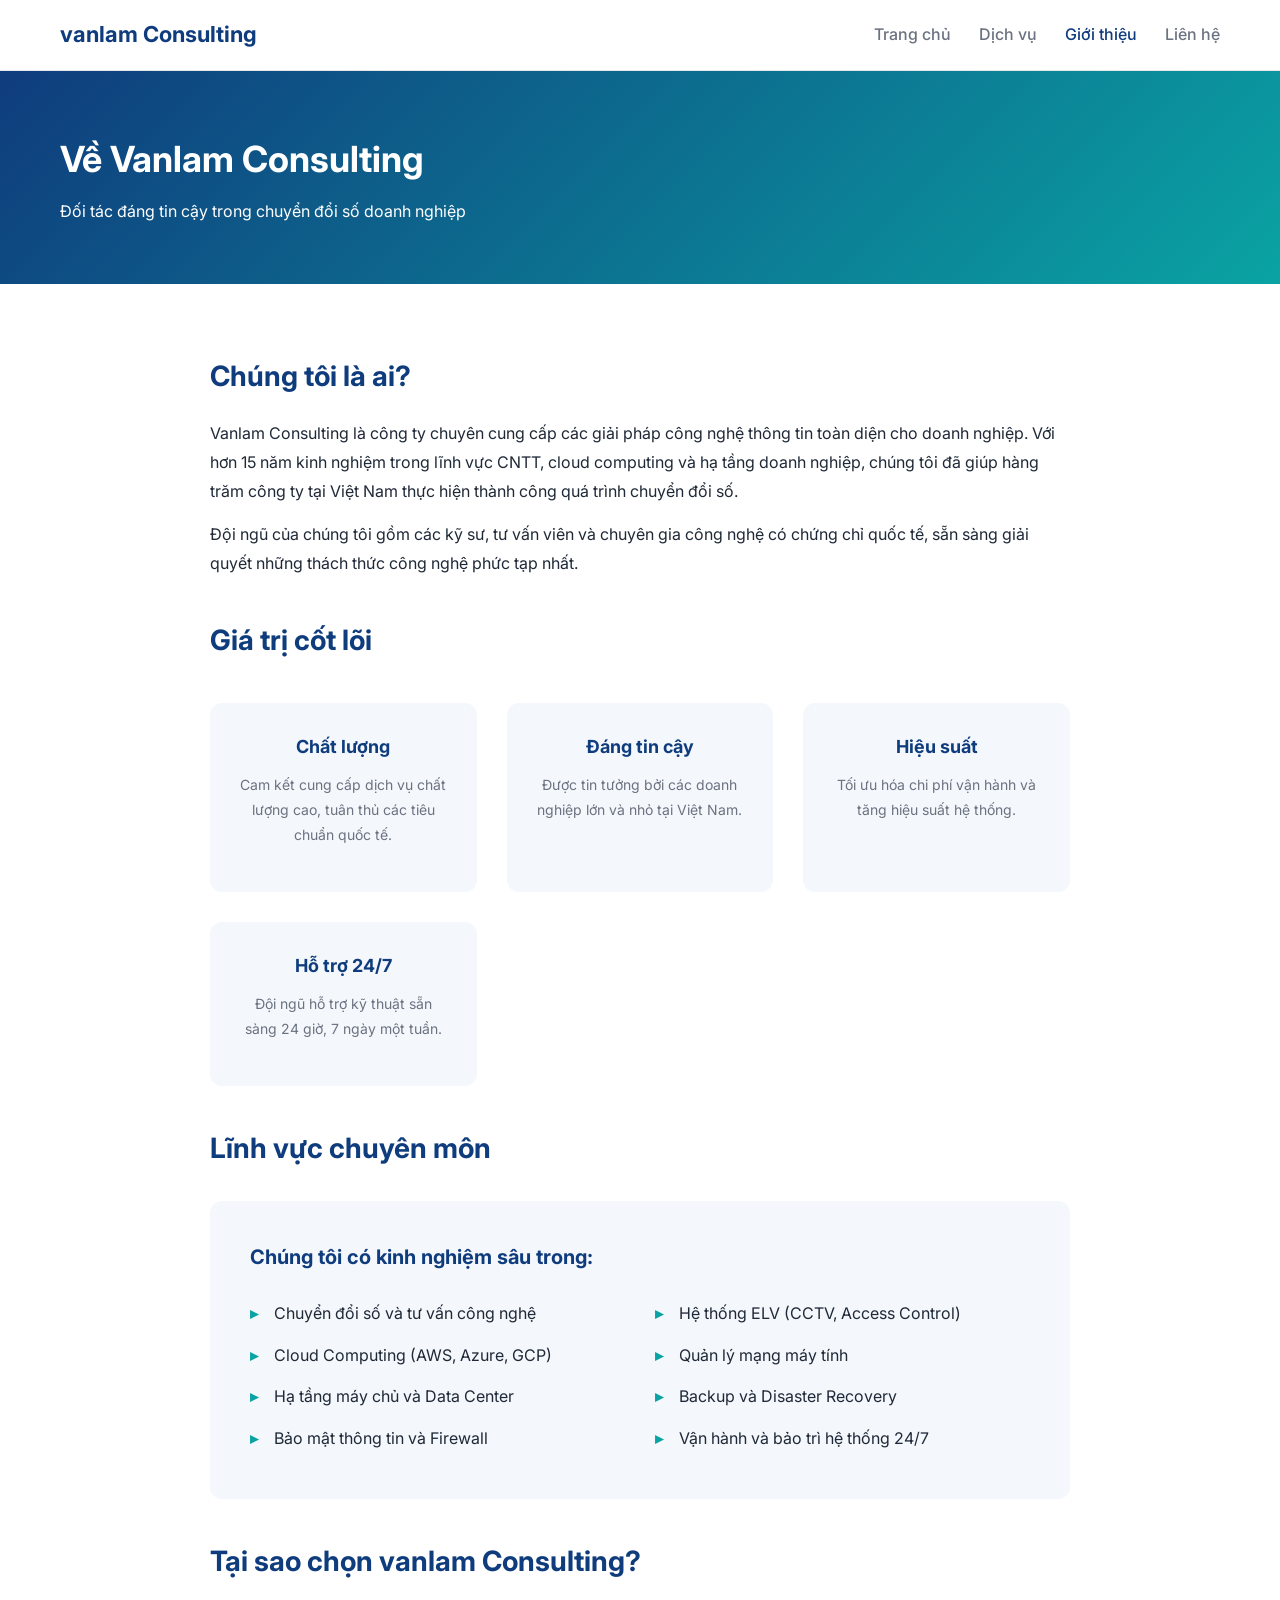
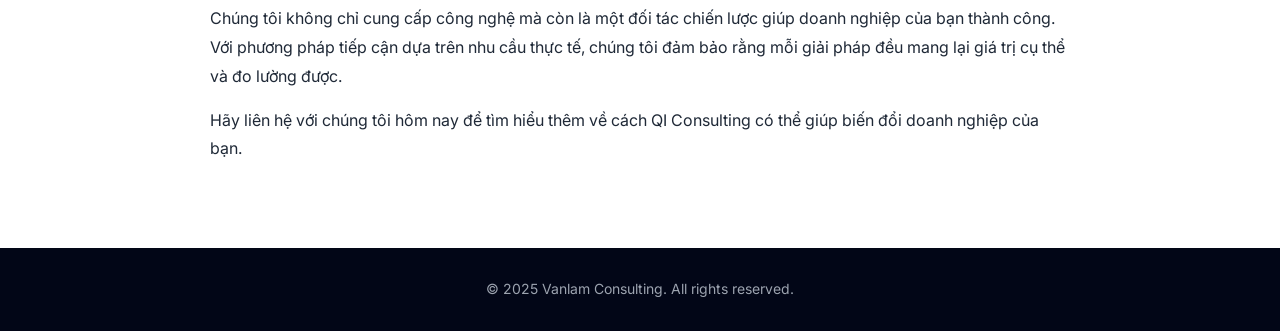
==== about.html @ fe0bc90a "Rebrand to vanlam Consulting & UI cleanup Rename brand references and tidy up UI across site: update" ====
<!DOCTYPE html>
<html lang="vi">
<head>
  <meta charset="UTF-8" />
  <meta name="viewport" content="width=device-width, initial-scale=1.0" />
  <title>Giới thiệu | Vanlam technologies</title>
  <meta name="description" content="Tìm hiểu về QI Consulting - đội ngũ chuyên gia công nghệ giàu kinh nghiệm trong lĩnh vực CNTT, cloud và hạ tầng doanh nghiệp." />
  <link rel="preconnect" href="https://fonts.googleapis.com">
  <link rel="preconnect" href="https://fonts.gstatic.com" crossorigin>
  <link href="https://fonts.googleapis.com/css2?family=Inter:wght@300;400;500;600;700&display=swap" rel="stylesheet">
  <style>
    :root {
      --primary: #0f3c7d;
      --secondary: #0aa3a3;
      --text: #1f2937;
      --muted: #6b7280;
      --bg: #ffffff;
      --light: #f4f7fb;
    }

    * { box-sizing: border-box; margin: 0; padding: 0; }
    body {
      font-family: 'Inter', sans-serif;
      color: var(--text);
      background: var(--bg);
      line-height: 1.6;
    }
    a { text-decoration: none; color: inherit; }

    /* Header */
    header {
      background: #fff;
      border-bottom: 1px solid #e5e7eb;
      position: sticky;
      top: 0;
      z-index: 100;
    }
    .container {
      max-width: 1200px;
      margin: auto;
      padding: 0 20px;
    }
    .nav {
      display: flex;
      align-items: center;
      justify-content: space-between;
      height: 70px;
    }
    .logo {
      font-size: 22px;
      font-weight: 700;
      color: var(--primary);
    }
    .menu a {
      margin-left: 24px;
      font-weight: 500;
      color: var(--muted);
    }
    .menu a:hover { color: var(--primary); }
    .menu a.active { color: var(--primary); }

    /* Page Header */
    .page-header {
      background: linear-gradient(135deg, var(--primary), var(--secondary));
      color: #fff;
      padding: 60px 0;
    }
    .page-header h1 {
      font-size: 36px;
      margin-bottom: 10px;
    }

    /* Section */
    section { padding: 70px 0; }

    /* About Content */
    .about-section {
      max-width: 900px;
      margin: 0 auto;
    }
    .about-section h2 {
      color: var(--primary);
      font-size: 28px;
      margin-bottom: 20px;
      margin-top: 40px;
    }
    .about-section h2:first-child {
      margin-top: 0;
    }
    .about-section p {
      color: var(--text);
      margin-bottom: 15px;
      line-height: 1.8;
    }

    /* Values Grid */
    .values-grid {
      display: grid;
      grid-template-columns: repeat(auto-fit, minmax(200px, 1fr));
      gap: 30px;
      margin-top: 40px;
      margin-bottom: 40px;
    }
    .value-card {
      background: var(--light);
      padding: 30px;
      border-radius: 12px;
      text-align: center;
    }
    .value-card h3 {
      color: var(--primary);
      margin-bottom: 10px;
      font-size: 18px;
    }
    .value-card p {
      color: var(--muted);
      font-size: 14px;
    }

    /* Expertise List */
    .expertise-list {
      background: var(--light);
      padding: 40px;
      border-radius: 12px;
      margin-top: 30px;
    }
    .expertise-list h3 {
      color: var(--primary);
      margin-bottom: 20px;
      font-size: 20px;
    }
    .expertise-list ul {
      list-style: none;
      columns: 2;
      gap: 30px;
    }
    .expertise-list li {
      padding: 8px 0;
      padding-left: 24px;
      position: relative;
      color: var(--text);
    }
    .expertise-list li:before {
      content: "▸";
      position: absolute;
      left: 0;
      color: var(--secondary);
      font-weight: bold;
    }

    footer {
      background: #020617;
      color: #9ca3af;
      padding: 30px 0;
      text-align: center;
      font-size: 14px;
    }

    @media (max-width: 768px) {
      .page-header h1 { font-size: 28px; }
      .expertise-list ul { columns: 1; }
    }
  </style>
</head>
<body>

  <!-- Header -->
  <header>
    <div class="container nav">
      <div class="logo">vanlam Consulting</div>
      <nav class="menu">
        <a href="index.html">Trang chủ</a>
        <a href="services.html">Dịch vụ</a>
        <a href="about.html" class="active">Giới thiệu</a>
        <a href="contact.html">Liên hệ</a>
      </nav>
    </div>
  </header>

  <!-- Page Header -->
  <section class="page-header">
    <div class="container">
      <h1>Về Vanlam Consulting</h1>
      <p>Đối tác đáng tin cậy trong chuyển đổi số doanh nghiệp</p>
    </div>
  </section>

  <!-- About Content -->
  <section>
    <div class="container about-section">
      <h2>Chúng tôi là ai?</h2>
      <p>Vanlam Consulting là công ty chuyên cung cấp các giải pháp công nghệ thông tin toàn diện cho doanh nghiệp. Với hơn 15 năm kinh nghiệm trong lĩnh vực CNTT, cloud computing và hạ tầng doanh nghiệp, chúng tôi đã giúp hàng trăm công ty tại Việt Nam thực hiện thành công quá trình chuyển đổi số.</p>
      <p>Đội ngũ của chúng tôi gồm các kỹ sư, tư vấn viên và chuyên gia công nghệ có chứng chỉ quốc tế, sẵn sàng giải quyết những thách thức công nghệ phức tạp nhất.</p>

      <h2>Giá trị cốt lõi</h2>
      <div class="values-grid">
        <div class="value-card">
          <h3>Chất lượng</h3>
          <p>Cam kết cung cấp dịch vụ chất lượng cao, tuân thủ các tiêu chuẩn quốc tế.</p>
        </div>
        <div class="value-card">
          <h3>Đáng tin cậy</h3>
          <p>Được tin tưởng bởi các doanh nghiệp lớn và nhỏ tại Việt Nam.</p>
        </div>
        <div class="value-card">
          <h3>Hiệu suất</h3>
          <p>Tối ưu hóa chi phí vận hành và tăng hiệu suất hệ thống.</p>
        </div>
        <div class="value-card">
          <h3>Hỗ trợ 24/7</h3>
          <p>Đội ngũ hỗ trợ kỹ thuật sẵn sàng 24 giờ, 7 ngày một tuần.</p>
        </div>
      </div>

      <h2>Lĩnh vực chuyên môn</h2>
      <div class="expertise-list">
        <h3>Chúng tôi có kinh nghiệm sâu trong:</h3>
        <ul>
          <li>Chuyển đổi số và tư vấn công nghệ</li>
          <li>Cloud Computing (AWS, Azure, GCP)</li>
          <li>Hạ tầng máy chủ và Data Center</li>
          <li>Bảo mật thông tin và Firewall</li>
          <li>Hệ thống ELV (CCTV, Access Control)</li>
          <li>Quản lý mạng máy tính</li>
          <li>Backup và Disaster Recovery</li>
          <li>Vận hành và bảo trì hệ thống 24/7</li>
        </ul>
      </div>

      <h2>Tại sao chọn vanlam Consulting?</h2>
      <p>Chúng tôi không chỉ cung cấp công nghệ mà còn là một đối tác chiến lược giúp doanh nghiệp của bạn thành công. Với phương pháp tiếp cận dựa trên nhu cầu thực tế, chúng tôi đảm bảo rằng mỗi giải pháp đều mang lại giá trị cụ thể và đo lường được.</p>
      <p>Hãy liên hệ với chúng tôi hôm nay để tìm hiểu thêm về cách QI Consulting có thể giúp biến đổi doanh nghiệp của bạn.</p>
    </div>
  </section>

  <!-- Footer -->
  <footer>
    <div class="container">
      © 2025 Vanlam Consulting. All rights reserved.
    </div>
  </footer>

</body>
</html>
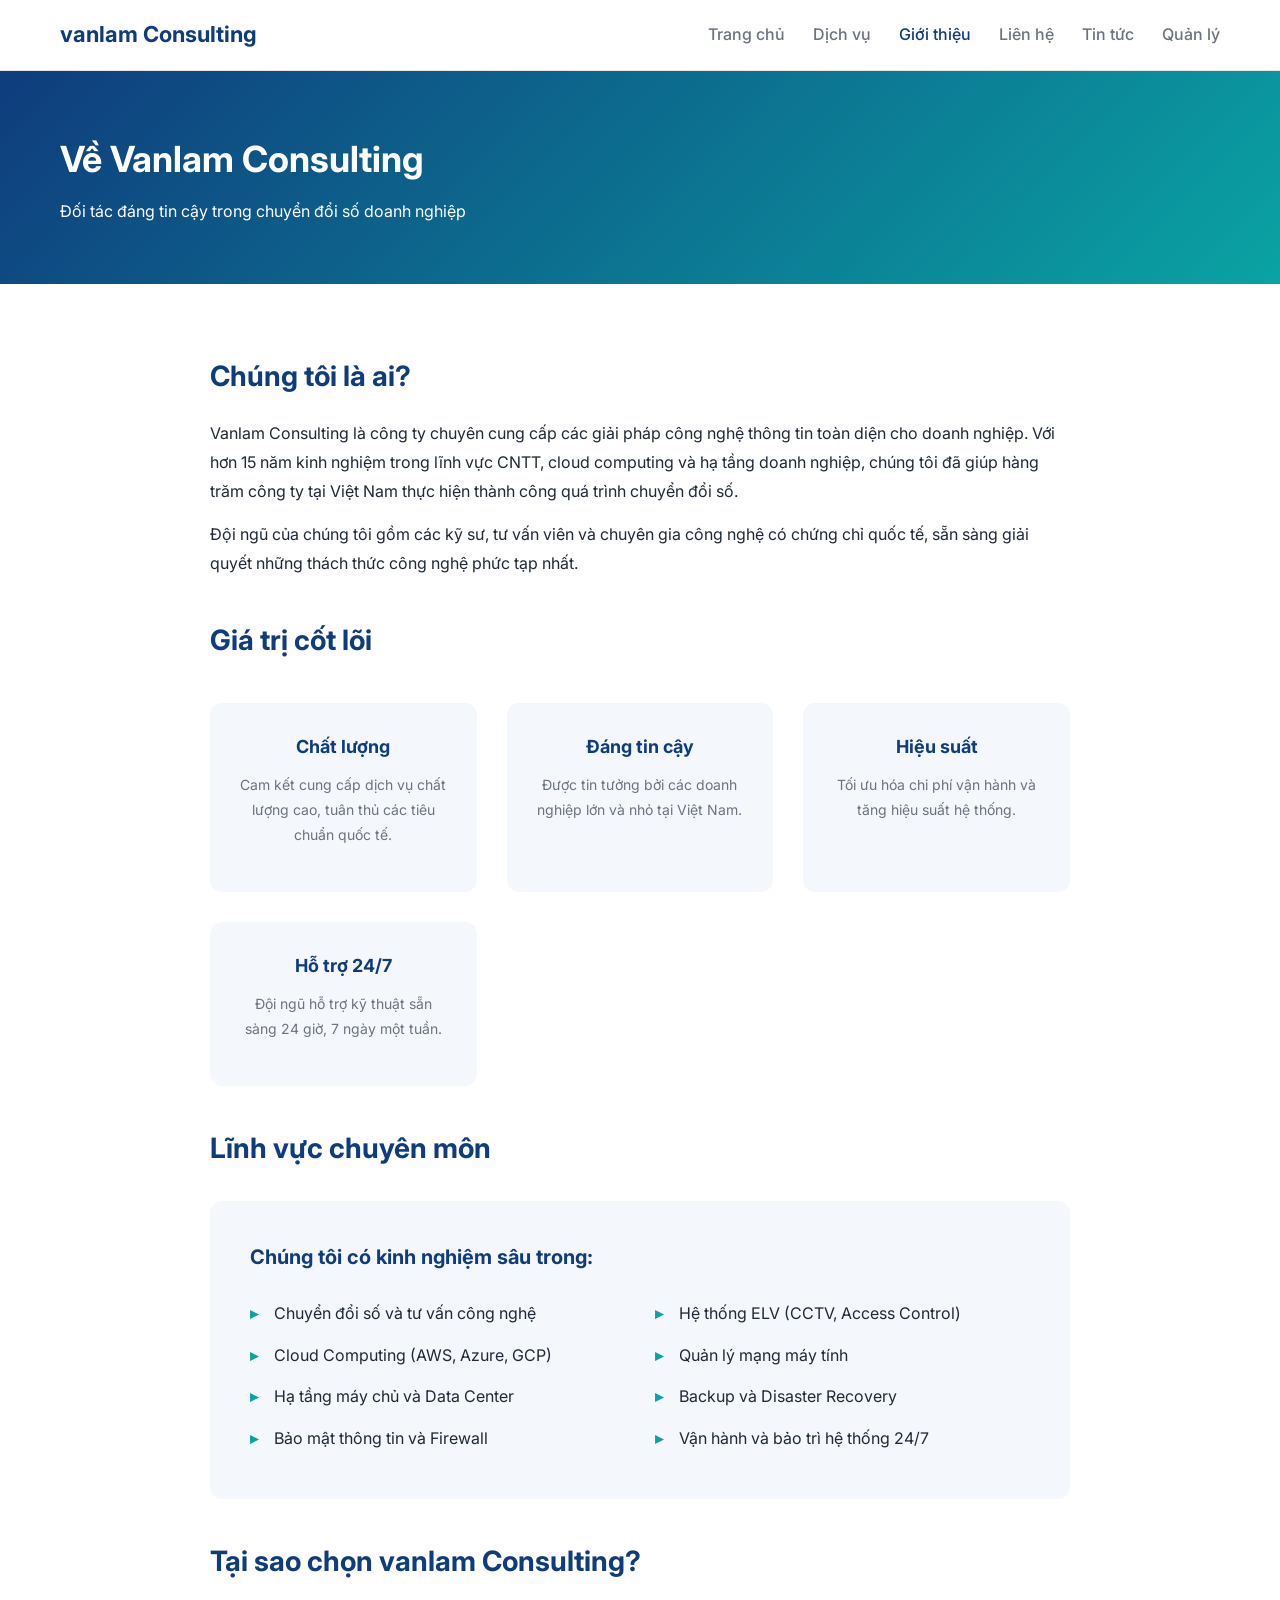
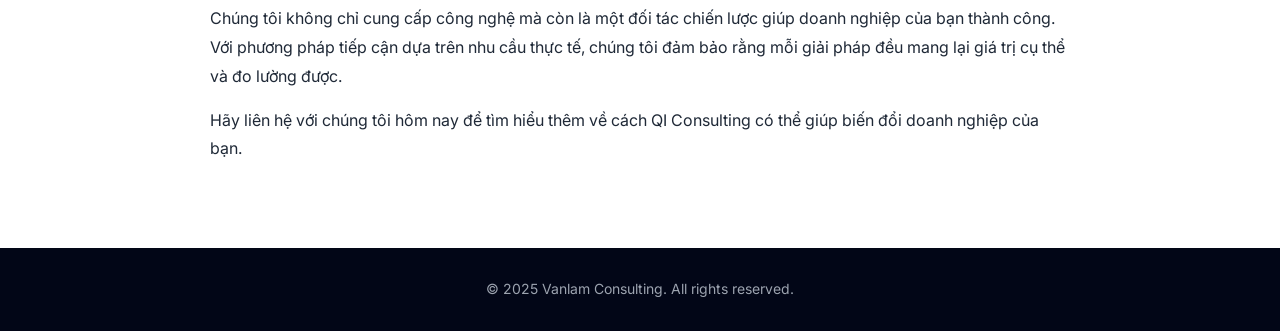
==== commit 32e93610: "Add news/posts links and JSON-LD SEO Add navigation links to news.html and posts.html across index, " ====
--- a/about.html
+++ b/about.html
@@ -173,6 +173,8 @@
         <a href="services.html">Dịch vụ</a>
         <a href="about.html" class="active">Giới thiệu</a>
         <a href="contact.html">Liên hệ</a>
+        <a href="news.html">Tin tức</a>
+        <a href="posts.html">Quản lý</a>
       </nav>
     </div>
   </header>
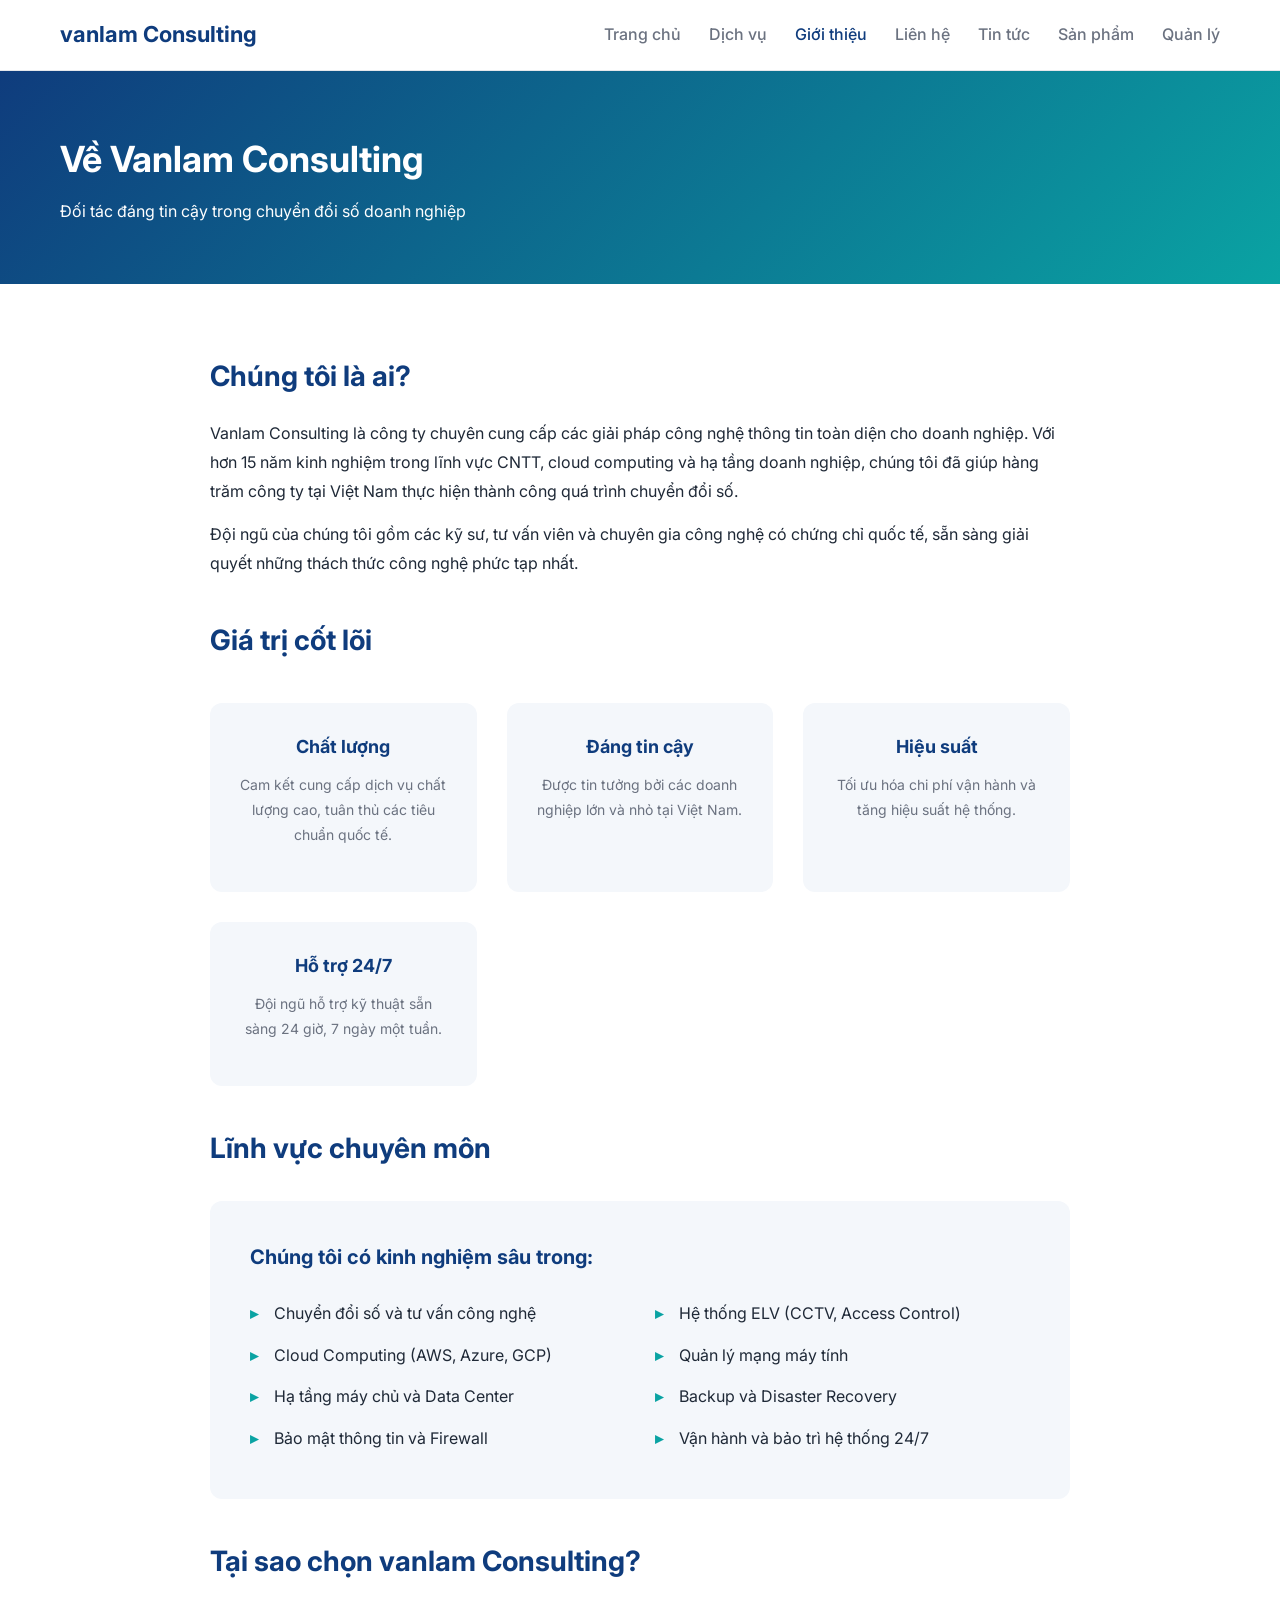
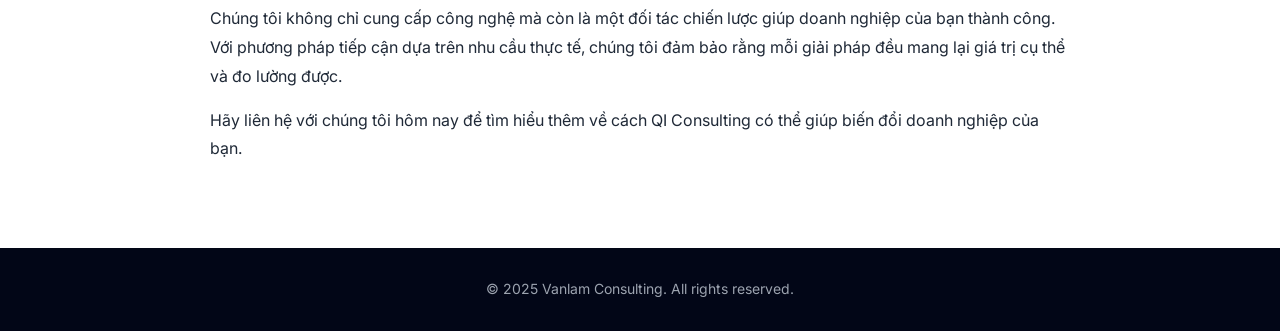
==== commit 36a12ff4: "Add shop and product management pages Add public shop (shop.html) and an admin product manager (prod" ====
--- a/about.html
+++ b/about.html
@@ -174,6 +174,7 @@
         <a href="about.html" class="active">Giới thiệu</a>
         <a href="contact.html">Liên hệ</a>
         <a href="news.html">Tin tức</a>
+        <a href="shop.html">Sản phẩm</a>
         <a href="posts.html">Quản lý</a>
       </nav>
     </div>
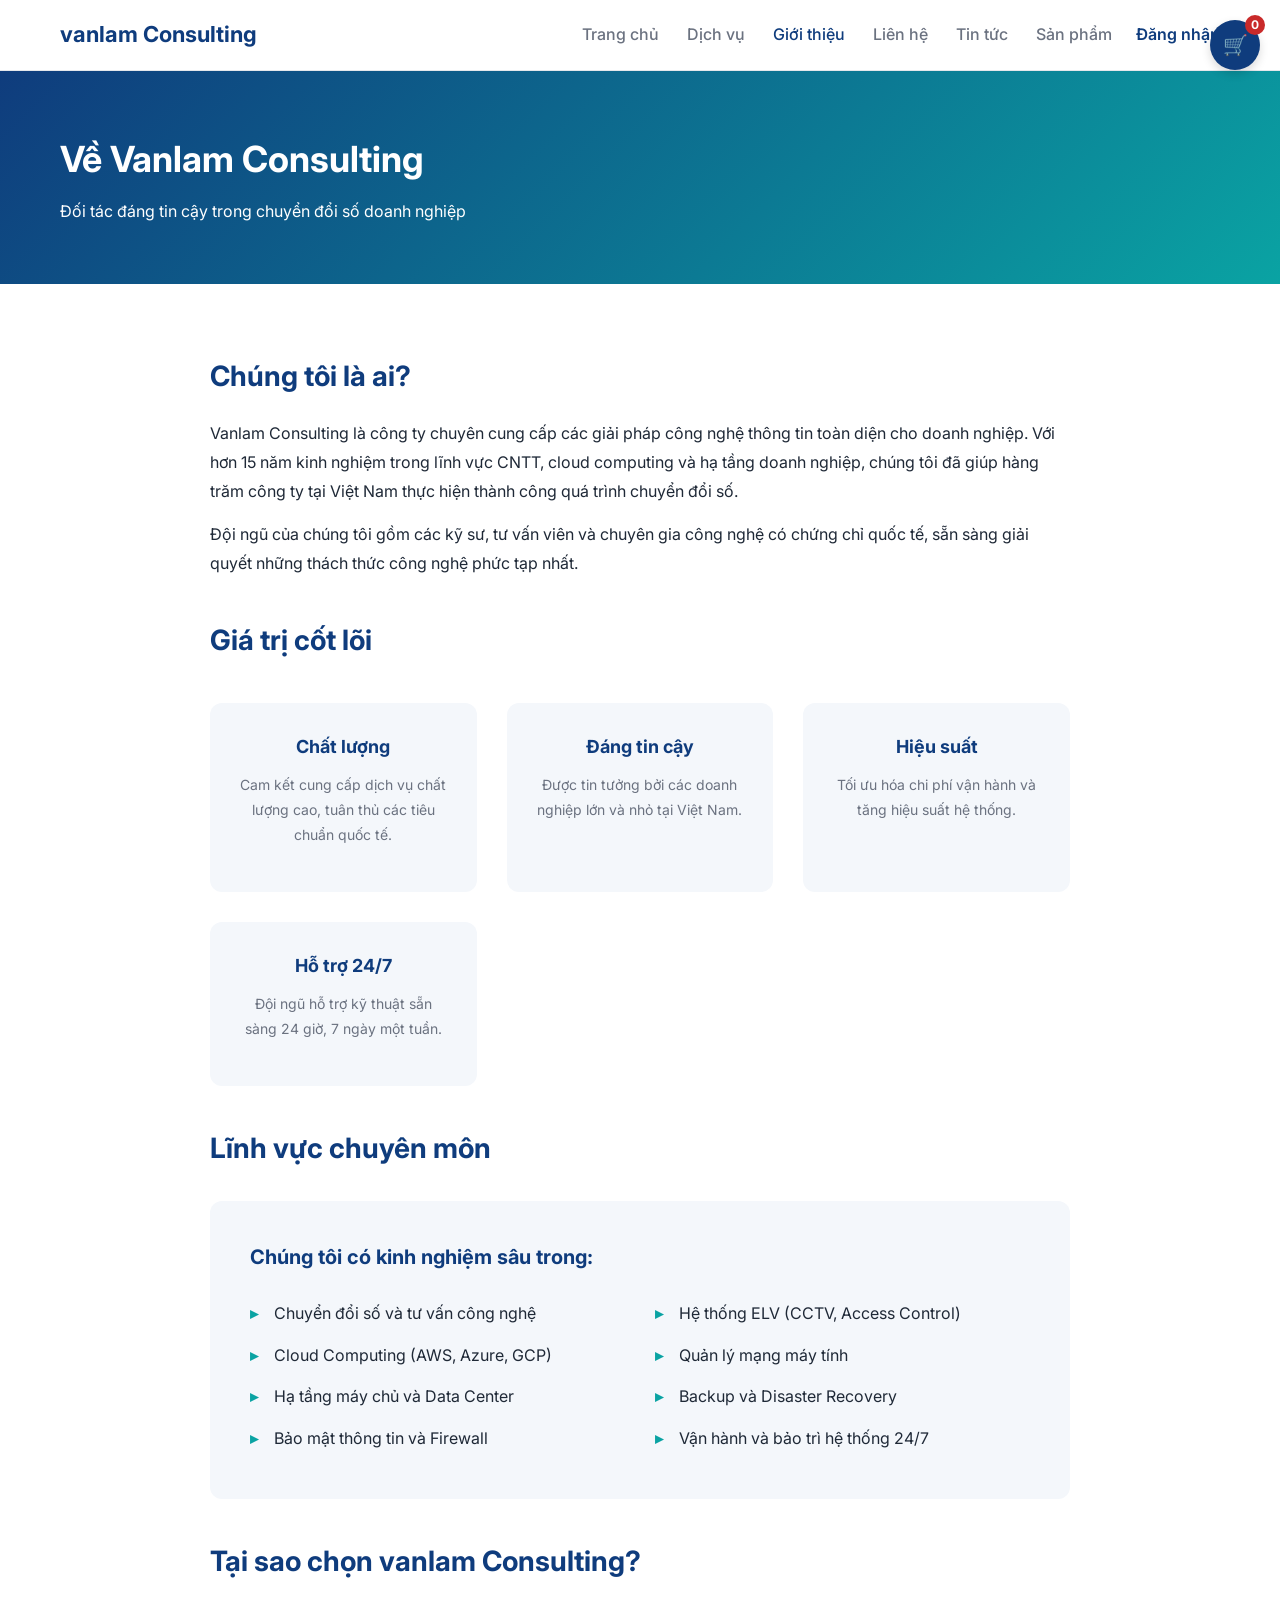
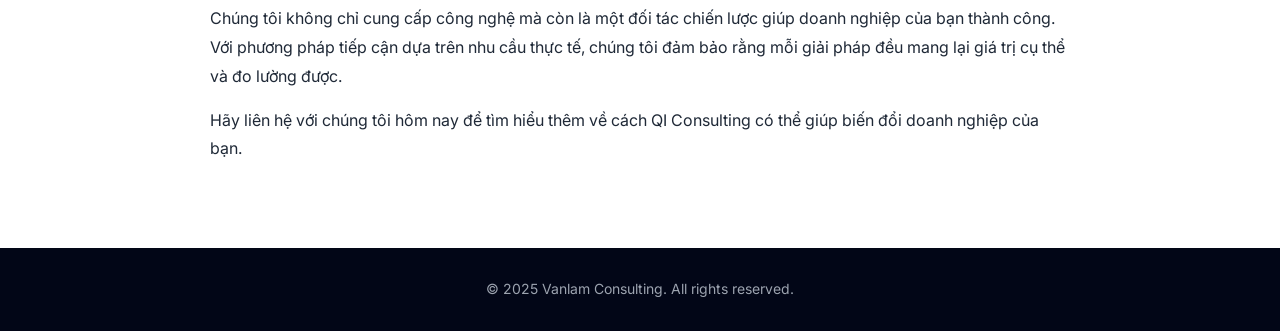
==== commit 6adcafbf: "Add files via upload" ====
--- a/about.html
+++ b/about.html
@@ -1,247 +1,250 @@
-<!DOCTYPE html>
-<html lang="vi">
-<head>
-  <meta charset="UTF-8" />
-  <meta name="viewport" content="width=device-width, initial-scale=1.0" />
-  <title>Giới thiệu | Vanlam technologies</title>
-  <meta name="description" content="Tìm hiểu về QI Consulting - đội ngũ chuyên gia công nghệ giàu kinh nghiệm trong lĩnh vực CNTT, cloud và hạ tầng doanh nghiệp." />
-  <link rel="preconnect" href="https://fonts.googleapis.com">
-  <link rel="preconnect" href="https://fonts.gstatic.com" crossorigin>
-  <link href="https://fonts.googleapis.com/css2?family=Inter:wght@300;400;500;600;700&display=swap" rel="stylesheet">
-  <style>
-    :root {
-      --primary: #0f3c7d;
-      --secondary: #0aa3a3;
-      --text: #1f2937;
-      --muted: #6b7280;
-      --bg: #ffffff;
-      --light: #f4f7fb;
-    }
-
-    * { box-sizing: border-box; margin: 0; padding: 0; }
-    body {
-      font-family: 'Inter', sans-serif;
-      color: var(--text);
-      background: var(--bg);
-      line-height: 1.6;
-    }
-    a { text-decoration: none; color: inherit; }
-
-    /* Header */
-    header {
-      background: #fff;
-      border-bottom: 1px solid #e5e7eb;
-      position: sticky;
-      top: 0;
-      z-index: 100;
-    }
-    .container {
-      max-width: 1200px;
-      margin: auto;
-      padding: 0 20px;
-    }
-    .nav {
-      display: flex;
-      align-items: center;
-      justify-content: space-between;
-      height: 70px;
-    }
-    .logo {
-      font-size: 22px;
-      font-weight: 700;
-      color: var(--primary);
-    }
-    .menu a {
-      margin-left: 24px;
-      font-weight: 500;
-      color: var(--muted);
-    }
-    .menu a:hover { color: var(--primary); }
-    .menu a.active { color: var(--primary); }
-
-    /* Page Header */
-    .page-header {
-      background: linear-gradient(135deg, var(--primary), var(--secondary));
-      color: #fff;
-      padding: 60px 0;
-    }
-    .page-header h1 {
-      font-size: 36px;
-      margin-bottom: 10px;
-    }
-
-    /* Section */
-    section { padding: 70px 0; }
-
-    /* About Content */
-    .about-section {
-      max-width: 900px;
-      margin: 0 auto;
-    }
-    .about-section h2 {
-      color: var(--primary);
-      font-size: 28px;
-      margin-bottom: 20px;
-      margin-top: 40px;
-    }
-    .about-section h2:first-child {
-      margin-top: 0;
-    }
-    .about-section p {
-      color: var(--text);
-      margin-bottom: 15px;
-      line-height: 1.8;
-    }
-
-    /* Values Grid */
-    .values-grid {
-      display: grid;
-      grid-template-columns: repeat(auto-fit, minmax(200px, 1fr));
-      gap: 30px;
-      margin-top: 40px;
-      margin-bottom: 40px;
-    }
-    .value-card {
-      background: var(--light);
-      padding: 30px;
-      border-radius: 12px;
-      text-align: center;
-    }
-    .value-card h3 {
-      color: var(--primary);
-      margin-bottom: 10px;
-      font-size: 18px;
-    }
-    .value-card p {
-      color: var(--muted);
-      font-size: 14px;
-    }
-
-    /* Expertise List */
-    .expertise-list {
-      background: var(--light);
-      padding: 40px;
-      border-radius: 12px;
-      margin-top: 30px;
-    }
-    .expertise-list h3 {
-      color: var(--primary);
-      margin-bottom: 20px;
-      font-size: 20px;
-    }
-    .expertise-list ul {
-      list-style: none;
-      columns: 2;
-      gap: 30px;
-    }
-    .expertise-list li {
-      padding: 8px 0;
-      padding-left: 24px;
-      position: relative;
-      color: var(--text);
-    }
-    .expertise-list li:before {
-      content: "▸";
-      position: absolute;
-      left: 0;
-      color: var(--secondary);
-      font-weight: bold;
-    }
-
-    footer {
-      background: #020617;
-      color: #9ca3af;
-      padding: 30px 0;
-      text-align: center;
-      font-size: 14px;
-    }
-
-    @media (max-width: 768px) {
-      .page-header h1 { font-size: 28px; }
-      .expertise-list ul { columns: 1; }
-    }
-  </style>
-</head>
-<body>
-
-  <!-- Header -->
-  <header>
-    <div class="container nav">
-      <div class="logo">vanlam Consulting</div>
-      <nav class="menu">
-        <a href="index.html">Trang chủ</a>
-        <a href="services.html">Dịch vụ</a>
-        <a href="about.html" class="active">Giới thiệu</a>
-        <a href="contact.html">Liên hệ</a>
-        <a href="news.html">Tin tức</a>
-        <a href="shop.html">Sản phẩm</a>
-        <a href="posts.html">Quản lý</a>
-      </nav>
-    </div>
-  </header>
-
-  <!-- Page Header -->
-  <section class="page-header">
-    <div class="container">
-      <h1>Về Vanlam Consulting</h1>
-      <p>Đối tác đáng tin cậy trong chuyển đổi số doanh nghiệp</p>
-    </div>
-  </section>
-
-  <!-- About Content -->
-  <section>
-    <div class="container about-section">
-      <h2>Chúng tôi là ai?</h2>
-      <p>Vanlam Consulting là công ty chuyên cung cấp các giải pháp công nghệ thông tin toàn diện cho doanh nghiệp. Với hơn 15 năm kinh nghiệm trong lĩnh vực CNTT, cloud computing và hạ tầng doanh nghiệp, chúng tôi đã giúp hàng trăm công ty tại Việt Nam thực hiện thành công quá trình chuyển đổi số.</p>
-      <p>Đội ngũ của chúng tôi gồm các kỹ sư, tư vấn viên và chuyên gia công nghệ có chứng chỉ quốc tế, sẵn sàng giải quyết những thách thức công nghệ phức tạp nhất.</p>
-
-      <h2>Giá trị cốt lõi</h2>
-      <div class="values-grid">
-        <div class="value-card">
-          <h3>Chất lượng</h3>
-          <p>Cam kết cung cấp dịch vụ chất lượng cao, tuân thủ các tiêu chuẩn quốc tế.</p>
-        </div>
-        <div class="value-card">
-          <h3>Đáng tin cậy</h3>
-          <p>Được tin tưởng bởi các doanh nghiệp lớn và nhỏ tại Việt Nam.</p>
-        </div>
-        <div class="value-card">
-          <h3>Hiệu suất</h3>
-          <p>Tối ưu hóa chi phí vận hành và tăng hiệu suất hệ thống.</p>
-        </div>
-        <div class="value-card">
-          <h3>Hỗ trợ 24/7</h3>
-          <p>Đội ngũ hỗ trợ kỹ thuật sẵn sàng 24 giờ, 7 ngày một tuần.</p>
-        </div>
-      </div>
-
-      <h2>Lĩnh vực chuyên môn</h2>
-      <div class="expertise-list">
-        <h3>Chúng tôi có kinh nghiệm sâu trong:</h3>
-        <ul>
-          <li>Chuyển đổi số và tư vấn công nghệ</li>
-          <li>Cloud Computing (AWS, Azure, GCP)</li>
-          <li>Hạ tầng máy chủ và Data Center</li>
-          <li>Bảo mật thông tin và Firewall</li>
-          <li>Hệ thống ELV (CCTV, Access Control)</li>
-          <li>Quản lý mạng máy tính</li>
-          <li>Backup và Disaster Recovery</li>
-          <li>Vận hành và bảo trì hệ thống 24/7</li>
-        </ul>
-      </div>
-
-      <h2>Tại sao chọn vanlam Consulting?</h2>
-      <p>Chúng tôi không chỉ cung cấp công nghệ mà còn là một đối tác chiến lược giúp doanh nghiệp của bạn thành công. Với phương pháp tiếp cận dựa trên nhu cầu thực tế, chúng tôi đảm bảo rằng mỗi giải pháp đều mang lại giá trị cụ thể và đo lường được.</p>
-      <p>Hãy liên hệ với chúng tôi hôm nay để tìm hiểu thêm về cách QI Consulting có thể giúp biến đổi doanh nghiệp của bạn.</p>
-    </div>
-  </section>
-
-  <!-- Footer -->
-  <footer>
-    <div class="container">
-      © 2025 Vanlam Consulting. All rights reserved.
-    </div>
-  </footer>
-
-</body>
-</html>
+<!DOCTYPE html>
+<html lang="vi">
+<head>
+  <meta charset="UTF-8" />
+  <meta name="viewport" content="width=device-width, initial-scale=1.0" />
+  <title>Giới thiệu | Vanlam technologies</title>
+  <meta name="description" content="Tìm hiểu về QI Consulting - đội ngũ chuyên gia công nghệ giàu kinh nghiệm trong lĩnh vực CNTT, cloud và hạ tầng doanh nghiệp." />
+  <link rel="preconnect" href="https://fonts.googleapis.com">
+  <link rel="preconnect" href="https://fonts.gstatic.com" crossorigin>
+  <link href="https://fonts.googleapis.com/css2?family=Inter:wght@300;400;500;600;700&display=swap" rel="stylesheet">
+  <style>
+    :root {
+      --primary: #0f3c7d;
+      --secondary: #0aa3a3;
+      --text: #1f2937;
+      --muted: #6b7280;
+      --bg: #ffffff;
+      --light: #f4f7fb;
+    }
+
+    * { box-sizing: border-box; margin: 0; padding: 0; }
+    body {
+      font-family: 'Inter', sans-serif;
+      color: var(--text);
+      background: var(--bg);
+      line-height: 1.6;
+    }
+    a { text-decoration: none; color: inherit; }
+
+    /* Header */
+    header {
+      background: #fff;
+      border-bottom: 1px solid #e5e7eb;
+      position: sticky;
+      top: 0;
+      z-index: 100;
+    }
+    .container {
+      max-width: 1200px;
+      margin: auto;
+      padding: 0 20px;
+    }
+    .nav {
+      display: flex;
+      align-items: center;
+      justify-content: space-between;
+      height: 70px;
+    }
+    .logo {
+      font-size: 22px;
+      font-weight: 700;
+      color: var(--primary);
+    }
+    .menu a {
+      margin-left: 24px;
+      font-weight: 500;
+      color: var(--muted);
+    }
+    .menu a:hover { color: var(--primary); }
+    .menu a.active { color: var(--primary); }
+
+    /* Page Header */
+    .page-header {
+      background: linear-gradient(135deg, var(--primary), var(--secondary));
+      color: #fff;
+      padding: 60px 0;
+    }
+    .page-header h1 {
+      font-size: 36px;
+      margin-bottom: 10px;
+    }
+
+    /* Section */
+    section { padding: 70px 0; }
+
+    /* About Content */
+    .about-section {
+      max-width: 900px;
+      margin: 0 auto;
+    }
+    .about-section h2 {
+      color: var(--primary);
+      font-size: 28px;
+      margin-bottom: 20px;
+      margin-top: 40px;
+    }
+    .about-section h2:first-child {
+      margin-top: 0;
+    }
+    .about-section p {
+      color: var(--text);
+      margin-bottom: 15px;
+      line-height: 1.8;
+    }
+
+    /* Values Grid */
+    .values-grid {
+      display: grid;
+      grid-template-columns: repeat(auto-fit, minmax(200px, 1fr));
+      gap: 30px;
+      margin-top: 40px;
+      margin-bottom: 40px;
+    }
+    .value-card {
+      background: var(--light);
+      padding: 30px;
+      border-radius: 12px;
+      text-align: center;
+    }
+    .value-card h3 {
+      color: var(--primary);
+      margin-bottom: 10px;
+      font-size: 18px;
+    }
+    .value-card p {
+      color: var(--muted);
+      font-size: 14px;
+    }
+
+    /* Expertise List */
+    .expertise-list {
+      background: var(--light);
+      padding: 40px;
+      border-radius: 12px;
+      margin-top: 30px;
+    }
+    .expertise-list h3 {
+      color: var(--primary);
+      margin-bottom: 20px;
+      font-size: 20px;
+    }
+    .expertise-list ul {
+      list-style: none;
+      columns: 2;
+      gap: 30px;
+    }
+    .expertise-list li {
+      padding: 8px 0;
+      padding-left: 24px;
+      position: relative;
+      color: var(--text);
+    }
+    .expertise-list li:before {
+      content: "▸";
+      position: absolute;
+      left: 0;
+      color: var(--secondary);
+      font-weight: bold;
+    }
+
+    footer {
+      background: #020617;
+      color: #9ca3af;
+      padding: 30px 0;
+      text-align: center;
+      font-size: 14px;
+    }
+
+    @media (max-width: 768px) {
+      .page-header h1 { font-size: 28px; }
+      .expertise-list ul { columns: 1; }
+    }
+  </style>
+</head>
+<body>
+
+  <!-- Header -->
+  <header>
+    <div class="container nav">
+      <div class="logo">vanlam Consulting</div>
+      <nav class="menu">
+        <a href="index.html">Trang chủ</a>
+        <a href="services.html">Dịch vụ</a>
+        <a href="about.html" class="active">Giới thiệu</a>
+        <a href="contact.html">Liên hệ</a>
+        <a href="news.html">Tin tức</a>
+        <a href="shop.html">Sản phẩm</a>
+        <a href="posts.html" class="admin-only">QL Tin tức</a>
+        <a href="products.html" class="admin-only">QL Sản phẩm</a>
+      </nav>
+    </div>
+  </header>
+
+  <!-- Page Header -->
+  <section class="page-header">
+    <div class="container">
+      <h1>Về Vanlam Consulting</h1>
+      <p>Đối tác đáng tin cậy trong chuyển đổi số doanh nghiệp</p>
+    </div>
+  </section>
+
+  <!-- About Content -->
+  <section>
+    <div class="container about-section">
+      <h2>Chúng tôi là ai?</h2>
+      <p>Vanlam Consulting là công ty chuyên cung cấp các giải pháp công nghệ thông tin toàn diện cho doanh nghiệp. Với hơn 15 năm kinh nghiệm trong lĩnh vực CNTT, cloud computing và hạ tầng doanh nghiệp, chúng tôi đã giúp hàng trăm công ty tại Việt Nam thực hiện thành công quá trình chuyển đổi số.</p>
+      <p>Đội ngũ của chúng tôi gồm các kỹ sư, tư vấn viên và chuyên gia công nghệ có chứng chỉ quốc tế, sẵn sàng giải quyết những thách thức công nghệ phức tạp nhất.</p>
+
+      <h2>Giá trị cốt lõi</h2>
+      <div class="values-grid">
+        <div class="value-card">
+          <h3>Chất lượng</h3>
+          <p>Cam kết cung cấp dịch vụ chất lượng cao, tuân thủ các tiêu chuẩn quốc tế.</p>
+        </div>
+        <div class="value-card">
+          <h3>Đáng tin cậy</h3>
+          <p>Được tin tưởng bởi các doanh nghiệp lớn và nhỏ tại Việt Nam.</p>
+        </div>
+        <div class="value-card">
+          <h3>Hiệu suất</h3>
+          <p>Tối ưu hóa chi phí vận hành và tăng hiệu suất hệ thống.</p>
+        </div>
+        <div class="value-card">
+          <h3>Hỗ trợ 24/7</h3>
+          <p>Đội ngũ hỗ trợ kỹ thuật sẵn sàng 24 giờ, 7 ngày một tuần.</p>
+        </div>
+      </div>
+
+      <h2>Lĩnh vực chuyên môn</h2>
+      <div class="expertise-list">
+        <h3>Chúng tôi có kinh nghiệm sâu trong:</h3>
+        <ul>
+          <li>Chuyển đổi số và tư vấn công nghệ</li>
+          <li>Cloud Computing (AWS, Azure, GCP)</li>
+          <li>Hạ tầng máy chủ và Data Center</li>
+          <li>Bảo mật thông tin và Firewall</li>
+          <li>Hệ thống ELV (CCTV, Access Control)</li>
+          <li>Quản lý mạng máy tính</li>
+          <li>Backup và Disaster Recovery</li>
+          <li>Vận hành và bảo trì hệ thống 24/7</li>
+        </ul>
+      </div>
+
+      <h2>Tại sao chọn vanlam Consulting?</h2>
+      <p>Chúng tôi không chỉ cung cấp công nghệ mà còn là một đối tác chiến lược giúp doanh nghiệp của bạn thành công. Với phương pháp tiếp cận dựa trên nhu cầu thực tế, chúng tôi đảm bảo rằng mỗi giải pháp đều mang lại giá trị cụ thể và đo lường được.</p>
+      <p>Hãy liên hệ với chúng tôi hôm nay để tìm hiểu thêm về cách QI Consulting có thể giúp biến đổi doanh nghiệp của bạn.</p>
+    </div>
+  </section>
+
+  <!-- Footer -->
+  <footer>
+    <div class="container">
+      © 2025 Vanlam Consulting. All rights reserved.
+    </div>
+  </footer>
+
+  <script src="cart.js"></script>
+  <script src="auth.js"></script>
+</body>
+</html>
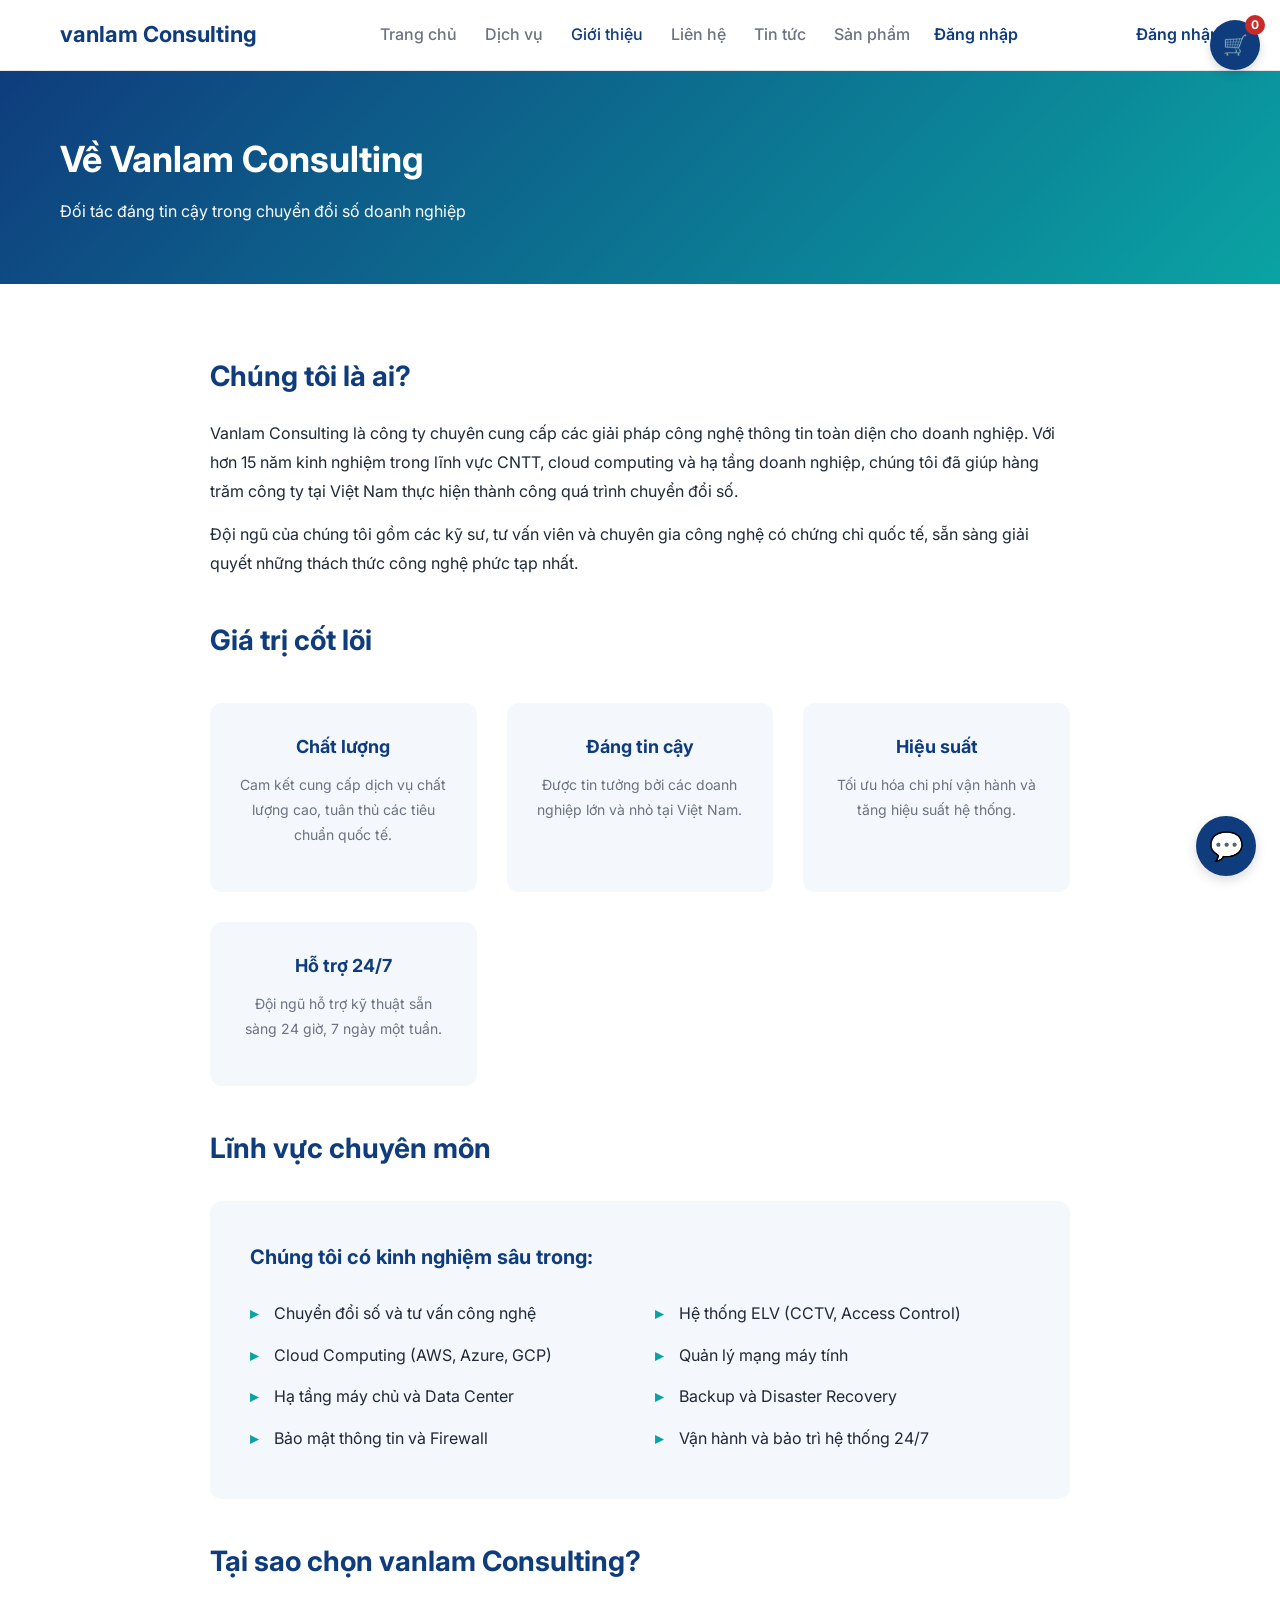
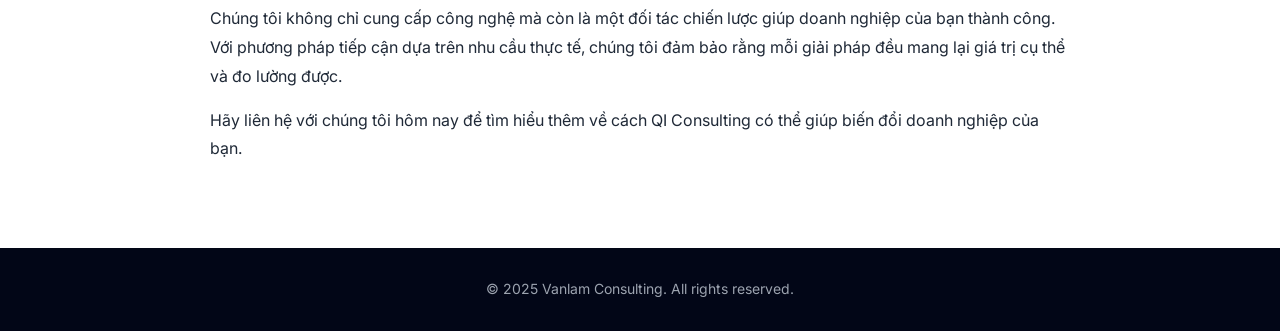
==== commit ddc62417: "Add files via upload" ====
--- a/about.html
+++ b/about.html
@@ -244,7 +244,7 @@
     </div>
   </footer>
 
-  <script src="cart.js"></script>
-  <script src="auth.js"></script>
+  <script src="cart.js?v=20260401"></script>
+  <script src="auth.js?v=20260401"></script>
 </body>
 </html>
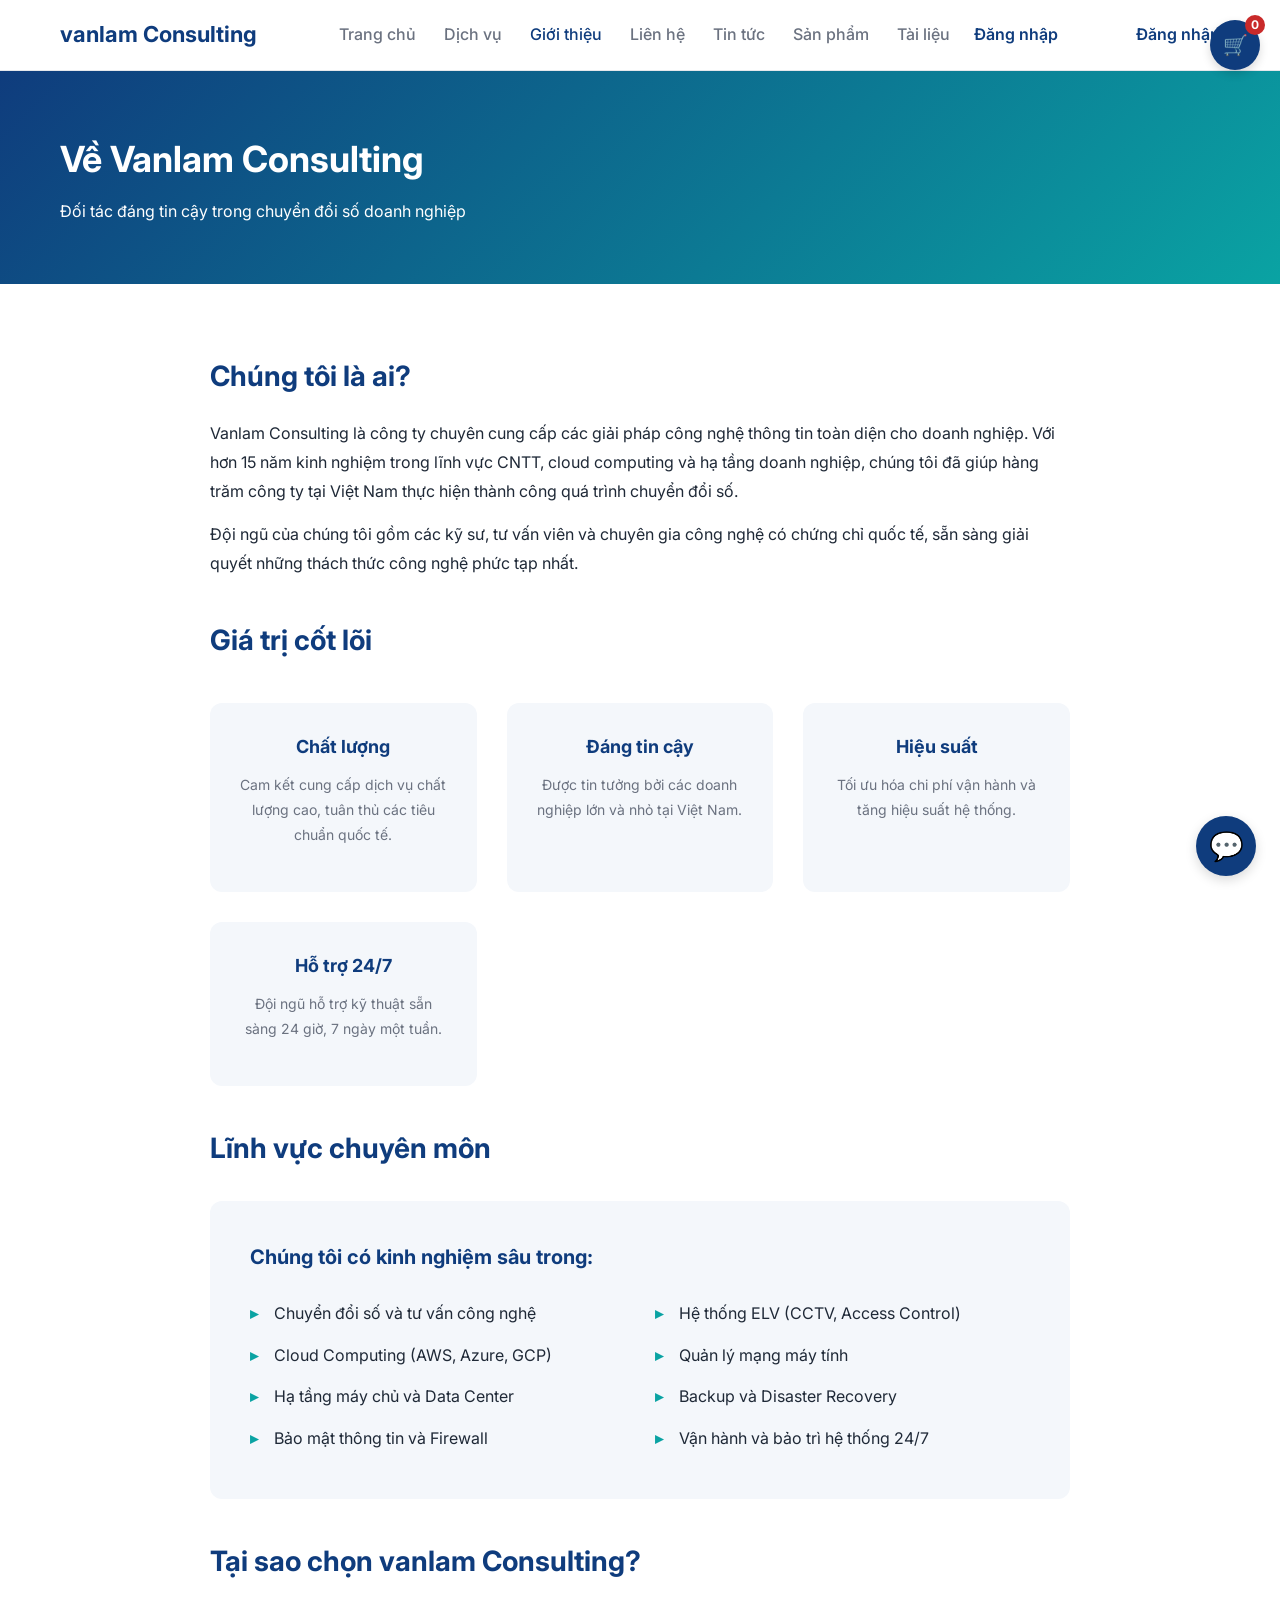
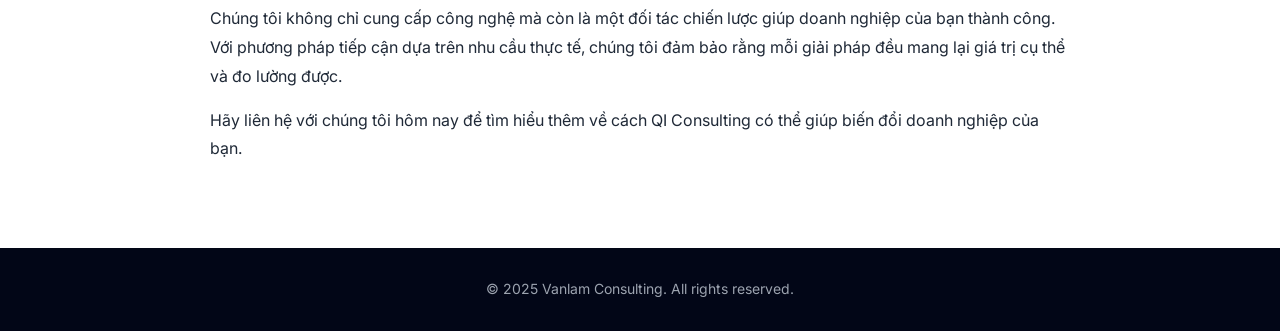
==== commit e6fd7f6f: "Add files via upload" ====
--- a/about.html
+++ b/about.html
@@ -175,6 +175,7 @@
         <a href="contact.html">Liên hệ</a>
         <a href="news.html">Tin tức</a>
         <a href="shop.html">Sản phẩm</a>
+        <a href="documents.html">Tài liệu</a>
         <a href="posts.html" class="admin-only">QL Tin tức</a>
         <a href="products.html" class="admin-only">QL Sản phẩm</a>
       </nav>
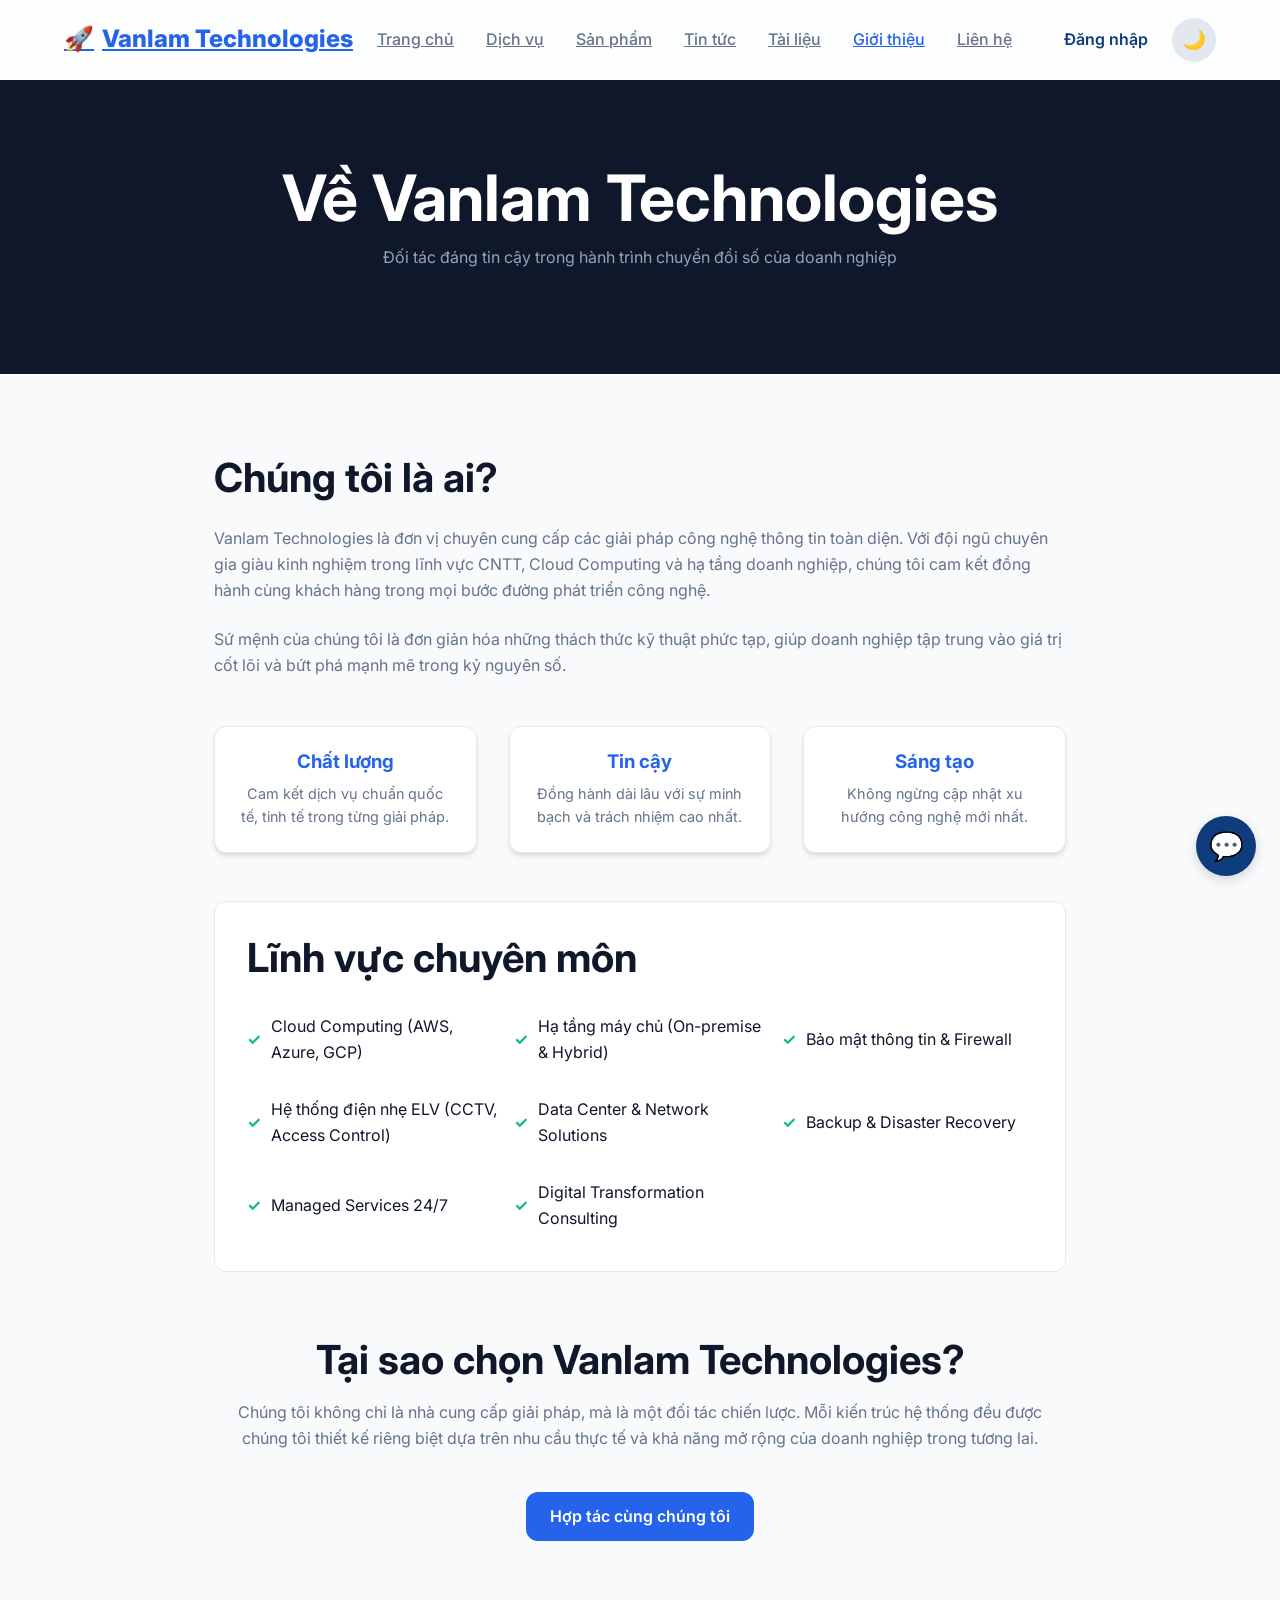
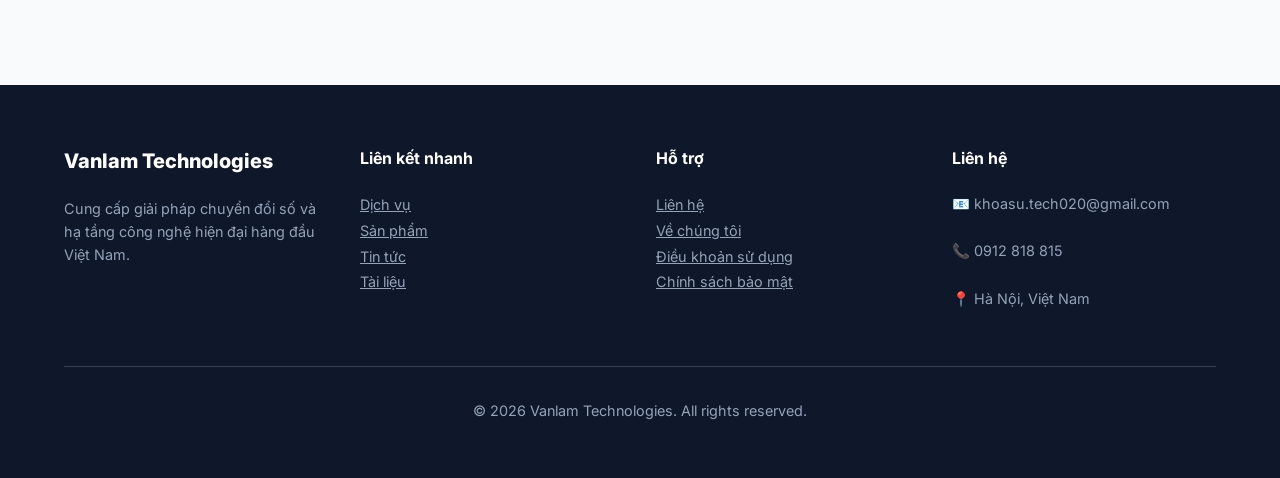
==== commit 8d5a5cc3: "Add files via upload" ====
--- a/about.html
+++ b/about.html
@@ -1,251 +1,122 @@
-<!DOCTYPE html>
-<html lang="vi">
-<head>
-  <meta charset="UTF-8" />
-  <meta name="viewport" content="width=device-width, initial-scale=1.0" />
-  <title>Giới thiệu | Vanlam technologies</title>
-  <meta name="description" content="Tìm hiểu về QI Consulting - đội ngũ chuyên gia công nghệ giàu kinh nghiệm trong lĩnh vực CNTT, cloud và hạ tầng doanh nghiệp." />
-  <link rel="preconnect" href="https://fonts.googleapis.com">
-  <link rel="preconnect" href="https://fonts.gstatic.com" crossorigin>
-  <link href="https://fonts.googleapis.com/css2?family=Inter:wght@300;400;500;600;700&display=swap" rel="stylesheet">
-  <style>
-    :root {
-      --primary: #0f3c7d;
-      --secondary: #0aa3a3;
-      --text: #1f2937;
-      --muted: #6b7280;
-      --bg: #ffffff;
-      --light: #f4f7fb;
-    }
-
-    * { box-sizing: border-box; margin: 0; padding: 0; }
-    body {
-      font-family: 'Inter', sans-serif;
-      color: var(--text);
-      background: var(--bg);
-      line-height: 1.6;
-    }
-    a { text-decoration: none; color: inherit; }
-
-    /* Header */
-    header {
-      background: #fff;
-      border-bottom: 1px solid #e5e7eb;
-      position: sticky;
-      top: 0;
-      z-index: 100;
-    }
-    .container {
-      max-width: 1200px;
-      margin: auto;
-      padding: 0 20px;
-    }
-    .nav {
-      display: flex;
-      align-items: center;
-      justify-content: space-between;
-      height: 70px;
-    }
-    .logo {
-      font-size: 22px;
-      font-weight: 700;
-      color: var(--primary);
-    }
-    .menu a {
-      margin-left: 24px;
-      font-weight: 500;
-      color: var(--muted);
-    }
-    .menu a:hover { color: var(--primary); }
-    .menu a.active { color: var(--primary); }
-
-    /* Page Header */
-    .page-header {
-      background: linear-gradient(135deg, var(--primary), var(--secondary));
-      color: #fff;
-      padding: 60px 0;
-    }
-    .page-header h1 {
-      font-size: 36px;
-      margin-bottom: 10px;
-    }
-
-    /* Section */
-    section { padding: 70px 0; }
-
-    /* About Content */
-    .about-section {
-      max-width: 900px;
-      margin: 0 auto;
-    }
-    .about-section h2 {
-      color: var(--primary);
-      font-size: 28px;
-      margin-bottom: 20px;
-      margin-top: 40px;
-    }
-    .about-section h2:first-child {
-      margin-top: 0;
-    }
-    .about-section p {
-      color: var(--text);
-      margin-bottom: 15px;
-      line-height: 1.8;
-    }
-
-    /* Values Grid */
-    .values-grid {
-      display: grid;
-      grid-template-columns: repeat(auto-fit, minmax(200px, 1fr));
-      gap: 30px;
-      margin-top: 40px;
-      margin-bottom: 40px;
-    }
-    .value-card {
-      background: var(--light);
-      padding: 30px;
-      border-radius: 12px;
-      text-align: center;
-    }
-    .value-card h3 {
-      color: var(--primary);
-      margin-bottom: 10px;
-      font-size: 18px;
-    }
-    .value-card p {
-      color: var(--muted);
-      font-size: 14px;
-    }
-
-    /* Expertise List */
-    .expertise-list {
-      background: var(--light);
-      padding: 40px;
-      border-radius: 12px;
-      margin-top: 30px;
-    }
-    .expertise-list h3 {
-      color: var(--primary);
-      margin-bottom: 20px;
-      font-size: 20px;
-    }
-    .expertise-list ul {
-      list-style: none;
-      columns: 2;
-      gap: 30px;
-    }
-    .expertise-list li {
-      padding: 8px 0;
-      padding-left: 24px;
-      position: relative;
-      color: var(--text);
-    }
-    .expertise-list li:before {
-      content: "▸";
-      position: absolute;
-      left: 0;
-      color: var(--secondary);
-      font-weight: bold;
-    }
-
-    footer {
-      background: #020617;
-      color: #9ca3af;
-      padding: 30px 0;
-      text-align: center;
-      font-size: 14px;
-    }
-
-    @media (max-width: 768px) {
-      .page-header h1 { font-size: 28px; }
-      .expertise-list ul { columns: 1; }
-    }
-  </style>
-</head>
-<body>
-
-  <!-- Header -->
-  <header>
-    <div class="container nav">
-      <div class="logo">vanlam Consulting</div>
-      <nav class="menu">
-        <a href="index.html">Trang chủ</a>
-        <a href="services.html">Dịch vụ</a>
-        <a href="about.html" class="active">Giới thiệu</a>
-        <a href="contact.html">Liên hệ</a>
-        <a href="news.html">Tin tức</a>
-        <a href="shop.html">Sản phẩm</a>
-        <a href="documents.html">Tài liệu</a>
-        <a href="posts.html" class="admin-only">QL Tin tức</a>
-        <a href="products.html" class="admin-only">QL Sản phẩm</a>
-      </nav>
-    </div>
-  </header>
-
-  <!-- Page Header -->
-  <section class="page-header">
-    <div class="container">
-      <h1>Về Vanlam Consulting</h1>
-      <p>Đối tác đáng tin cậy trong chuyển đổi số doanh nghiệp</p>
-    </div>
-  </section>
-
-  <!-- About Content -->
-  <section>
-    <div class="container about-section">
-      <h2>Chúng tôi là ai?</h2>
-      <p>Vanlam Consulting là công ty chuyên cung cấp các giải pháp công nghệ thông tin toàn diện cho doanh nghiệp. Với hơn 15 năm kinh nghiệm trong lĩnh vực CNTT, cloud computing và hạ tầng doanh nghiệp, chúng tôi đã giúp hàng trăm công ty tại Việt Nam thực hiện thành công quá trình chuyển đổi số.</p>
-      <p>Đội ngũ của chúng tôi gồm các kỹ sư, tư vấn viên và chuyên gia công nghệ có chứng chỉ quốc tế, sẵn sàng giải quyết những thách thức công nghệ phức tạp nhất.</p>
-
-      <h2>Giá trị cốt lõi</h2>
-      <div class="values-grid">
-        <div class="value-card">
-          <h3>Chất lượng</h3>
-          <p>Cam kết cung cấp dịch vụ chất lượng cao, tuân thủ các tiêu chuẩn quốc tế.</p>
-        </div>
-        <div class="value-card">
-          <h3>Đáng tin cậy</h3>
-          <p>Được tin tưởng bởi các doanh nghiệp lớn và nhỏ tại Việt Nam.</p>
-        </div>
-        <div class="value-card">
-          <h3>Hiệu suất</h3>
-          <p>Tối ưu hóa chi phí vận hành và tăng hiệu suất hệ thống.</p>
-        </div>
-        <div class="value-card">
-          <h3>Hỗ trợ 24/7</h3>
-          <p>Đội ngũ hỗ trợ kỹ thuật sẵn sàng 24 giờ, 7 ngày một tuần.</p>
-        </div>
-      </div>
-
-      <h2>Lĩnh vực chuyên môn</h2>
-      <div class="expertise-list">
-        <h3>Chúng tôi có kinh nghiệm sâu trong:</h3>
-        <ul>
-          <li>Chuyển đổi số và tư vấn công nghệ</li>
-          <li>Cloud Computing (AWS, Azure, GCP)</li>
-          <li>Hạ tầng máy chủ và Data Center</li>
-          <li>Bảo mật thông tin và Firewall</li>
-          <li>Hệ thống ELV (CCTV, Access Control)</li>
-          <li>Quản lý mạng máy tính</li>
-          <li>Backup và Disaster Recovery</li>
-          <li>Vận hành và bảo trì hệ thống 24/7</li>
-        </ul>
-      </div>
-
-      <h2>Tại sao chọn vanlam Consulting?</h2>
-      <p>Chúng tôi không chỉ cung cấp công nghệ mà còn là một đối tác chiến lược giúp doanh nghiệp của bạn thành công. Với phương pháp tiếp cận dựa trên nhu cầu thực tế, chúng tôi đảm bảo rằng mỗi giải pháp đều mang lại giá trị cụ thể và đo lường được.</p>
-      <p>Hãy liên hệ với chúng tôi hôm nay để tìm hiểu thêm về cách QI Consulting có thể giúp biến đổi doanh nghiệp của bạn.</p>
-    </div>
-  </section>
-
-  <!-- Footer -->
-  <footer>
-    <div class="container">
-      © 2025 Vanlam Consulting. All rights reserved.
-    </div>
-  </footer>
-
-  <script src="cart.js?v=20260401"></script>
-  <script src="auth.js?v=20260401"></script>
-</body>
-</html>
+<!DOCTYPE html>
+<html lang="vi">
+<head>
+  <meta charset="UTF-8" />
+  <meta name="viewport" content="width=device-width, initial-scale=1.0" />
+  <title>Giới thiệu | Vanlam Technologies</title>
+  <meta name="description" content="Tìm hiểu về Vanlam Technologies - đội ngũ chuyên gia công nghệ giàu kinh nghiệm trong lĩnh vực CNTT, cloud và hạ tầng doanh nghiệp." />
+  
+  <link rel="preconnect" href="https://fonts.googleapis.com">
+  <link rel="preconnect" href="https://fonts.gstatic.com" crossorigin>
+  <link href="https://fonts.googleapis.com/css2?family=Inter:wght@300;400;500;600;700;800&display=swap" rel="stylesheet">
+  
+  <!-- Global Styles -->
+  <link rel="stylesheet" href="index.css">
+  
+  <style>
+    .page-header {
+      background: var(--primary);
+      color: white;
+      padding: 80px 0;
+      text-align: center;
+    }
+    .about-content {
+      max-width: 900px;
+      margin: 0 auto;
+    }
+    .value-grid {
+      display: grid;
+      grid-template-columns: repeat(auto-fit, minmax(200px, 1fr));
+      gap: 2rem;
+      margin: 3rem 0;
+    }
+    .expertise-card {
+      background: var(--card-bg);
+      padding: 2rem;
+      border-radius: var(--radius);
+      border: 1px solid var(--border);
+    }
+    .expertise-list {
+      display: grid;
+      grid-template-columns: repeat(auto-fit, minmax(250px, 1fr));
+      gap: 1rem;
+      list-style: none;
+      padding: 0;
+    }
+    .expertise-list li {
+      padding: 0.5rem 0;
+      display: flex;
+      align-items: center;
+      gap: 10px;
+    }
+    .expertise-list li::before {
+      content: "✓";
+      color: var(--secondary);
+      font-weight: bold;
+    }
+  </style>
+</head>
+<body>
+
+  <!-- Header is injected by ui.js -->
+
+  <main>
+    <section class="page-header reveal">
+      <div class="container">
+        <h1 style="color: white; margin-bottom: 0.5rem;">Về Vanlam Technologies</h1>
+        <p style="color: #94a3b8;">Đối tác đáng tin cậy trong hành trình chuyển đổi số của doanh nghiệp</p>
+      </div>
+    </section>
+
+    <section style="padding: 80px 0;">
+      <div class="container about-content">
+        <div class="reveal">
+          <h2 style="margin-bottom: 1.5rem;">Chúng tôi là ai?</h2>
+          <p>Vanlam Technologies là đơn vị chuyên cung cấp các giải pháp công nghệ thông tin toàn diện. Với đội ngũ chuyên gia giàu kinh nghiệm trong lĩnh vực CNTT, Cloud Computing và hạ tầng doanh nghiệp, chúng tôi cam kết đồng hành cùng khách hàng trong mọi bước đường phát triển công nghệ.</p>
+          <p>Sứ mệnh của chúng tôi là đơn giản hóa những thách thức kỹ thuật phức tạp, giúp doanh nghiệp tập trung vào giá trị cốt lõi và bứt phá mạnh mẽ trong kỷ nguyên số.</p>
+        </div>
+
+        <div class="value-grid">
+          <div class="card reveal" style="padding: 1.5rem; text-align: center;">
+            <h3 style="color: var(--accent); margin-bottom: 0.5rem;">Chất lượng</h3>
+            <p style="font-size: 0.9rem; margin-bottom: 0;">Cam kết dịch vụ chuẩn quốc tế, tinh tế trong từng giải pháp.</p>
+          </div>
+          <div class="card reveal" style="padding: 1.5rem; text-align: center; transition-delay: 0.1s;">
+            <h3 style="color: var(--accent); margin-bottom: 0.5rem;">Tin cậy</h3>
+            <p style="font-size: 0.9rem; margin-bottom: 0;">Đồng hành dài lâu với sự minh bạch và trách nhiệm cao nhất.</p>
+          </div>
+          <div class="card reveal" style="padding: 1.5rem; text-align: center; transition-delay: 0.2s;">
+            <h3 style="color: var(--accent); margin-bottom: 0.5rem;">Sáng tạo</h3>
+            <p style="font-size: 0.9rem; margin-bottom: 0;">Không ngừng cập nhật xu hướng công nghệ mới nhất.</p>
+          </div>
+        </div>
+
+        <div class="expertise-card reveal">
+          <h2 style="margin-bottom: 1.5rem;">Lĩnh vực chuyên môn</h2>
+          <ul class="expertise-list">
+            <li>Cloud Computing (AWS, Azure, GCP)</li>
+            <li>Hạ tầng máy chủ (On-premise & Hybrid)</li>
+            <li>Bảo mật thông tin & Firewall</li>
+            <li>Hệ thống điện nhẹ ELV (CCTV, Access Control)</li>
+            <li>Data Center & Network Solutions</li>
+            <li>Backup & Disaster Recovery</li>
+            <li>Managed Services 24/7</li>
+            <li>Digital Transformation Consulting</li>
+          </ul>
+        </div>
+
+        <div class="reveal" style="margin-top: 4rem; text-align: center;">
+          <h2>Tại sao chọn Vanlam Technologies?</h2>
+          <p style="margin-top: 1rem;">Chúng tôi không chỉ là nhà cung cấp giải pháp, mà là một đối tác chiến lược. Mỗi kiến trúc hệ thống đều được chúng tôi thiết kế riêng biệt dựa trên nhu cầu thực tế và khả năng mở rộng của doanh nghiệp trong tương lai.</p>
+          <a href="contact.html" class="btn btn-primary" style="margin-top: 1rem;">Hợp tác cùng chúng tôi</a>
+        </div>
+      </div>
+    </section>
+  </main>
+
+  <!-- Footer is injected by ui.js -->
+
+  <script src="auth.js"></script>
+  <script src="ui.js"></script>
+</body>
+</html>
--- a/index.css
+++ b/index.css
@@ -0,0 +1,185 @@
+:root {
+  /* Colors */
+  --primary: #0f172a;
+  --accent: #2563eb;
+  --secondary: #10b981;
+  --bg: #f8fafc;
+  --card-bg: #ffffff;
+  --text: #0f172a;
+  --muted: #64748b;
+  --border: #e2e8f0;
+  
+  /* Glassmorphism */
+  --glass-bg: rgba(255, 255, 255, 0.7);
+  --glass-border: rgba(255, 255, 255, 0.3);
+  
+  /* Spacing & Sizes */
+  --header-height: 80px;
+  --container-max: 1200px;
+  --radius: 12px;
+  --shadow: 0 4px 6px -1px rgb(0 0 0 / 0.1), 0 2px 4px -2px rgb(0 0 0 / 0.1);
+  --shadow-lg: 0 10px 15px -3px rgb(0 0 0 / 0.1), 0 4px 6px -4px rgb(0 0 0 / 0.1);
+}
+
+[data-theme='dark'] {
+  --primary: #1e293b;
+  --accent: #3b82f6;
+  --secondary: #34d399;
+  --bg: #0f172a;
+  --card-bg: #1e293b;
+  --text: #f1f5f9;
+  --muted: #94a3b8;
+  --border: #334155;
+  --glass-bg: rgba(15, 23, 42, 0.7);
+  --glass-border: rgba(30, 41, 59, 0.3);
+}
+
+/* Base Styles */
+* { box-sizing: border-box; margin: 0; padding: 0; }
+
+html { scroll-behavior: smooth; }
+
+body {
+  font-family: 'Inter', sans-serif;
+  color: var(--text);
+  background: var(--bg);
+  line-height: 1.6;
+  transition: background 0.3s, color 0.3s;
+}
+
+.container {
+  max-width: var(--container-max);
+  margin: 0 auto;
+  padding: 0 24px;
+}
+
+/* Typography */
+h1, h2, h3, h4 { font-weight: 700; line-height: 1.2; }
+h1 { font-size: clamp(2.5rem, 5vw, 4rem); margin-bottom: 1.5rem; }
+h2 { font-size: clamp(2rem, 4vw, 2.5rem); margin-bottom: 1rem; }
+p { margin-bottom: 1.5rem; color: var(--muted); }
+
+/* Components */
+.btn {
+  display: inline-flex;
+  align-items: center;
+  justify-content: center;
+  padding: 12px 24px;
+  border-radius: var(--radius);
+  font-weight: 600;
+  text-decoration: none;
+  transition: all 0.2s;
+  cursor: pointer;
+  border: none;
+}
+
+.btn-primary { background: var(--accent); color: white; }
+.btn-primary:hover { background: #1d4ed8; transform: translateY(-2px); box-shadow: var(--shadow-lg); }
+
+.card {
+  background: var(--card-bg);
+  padding: 2rem;
+  border-radius: var(--radius);
+  border: 1px solid var(--border);
+  box-shadow: var(--shadow);
+  transition: all 0.3s;
+}
+.card:hover { transform: translateY(-5px); box-shadow: var(--shadow-lg); }
+
+/* Header & Nav */
+.header {
+  height: var(--header-height);
+  position: sticky;
+  top: 0;
+  z-index: 1000;
+  background: var(--glass-bg);
+  backdrop-filter: blur(12px);
+  border-bottom: 1px solid var(--glass-border);
+  display: flex;
+  align-items: center;
+}
+
+.nav {
+  width: 100%;
+  display: flex;
+  justify-content: space-between;
+  align-items: center;
+}
+
+.logo {
+  font-size: 1.5rem;
+  font-weight: 800;
+  color: var(--accent);
+  display: flex;
+  align-items: center;
+  gap: 8px;
+}
+
+.menu { display: flex; align-items: center; gap: 2rem; }
+.menu a { font-weight: 500; color: var(--muted); transition: color 0.2s; }
+.menu a:hover, .menu a.active { color: var(--accent); }
+
+/* Hamburger Menu (Mobile) */
+.mobile-toggle { display: none; background: none; border: none; font-size: 1.5rem; color: var(--text); cursor: pointer; }
+
+@media (max-width: 992px) {
+  .mobile-toggle { display: block; }
+  .menu {
+    position: fixed;
+    top: var(--header-height);
+    left: 0;
+    width: 100%;
+    background: var(--card-bg);
+    flex-direction: column;
+    padding: 2rem;
+    gap: 1rem;
+    transform: translateY(-100%);
+    opacity: 0;
+    visibility: hidden;
+    transition: all 0.3s ease;
+    border-bottom: 1px solid var(--border);
+  }
+  .menu.active { transform: translateY(0); opacity: 1; visibility: visible; }
+}
+
+/* Animations */
+.reveal { opacity: 0; transform: translateY(30px); transition: all 0.8s ease-out; }
+.reveal.active { opacity: 1; transform: translateY(0); }
+
+/* Dark Mode Toggle */
+.theme-toggle {
+  background: var(--border);
+  border: none;
+  width: 44px;
+  height: 44px;
+  border-radius: 50%;
+  cursor: pointer;
+  display: flex;
+  align-items: center;
+  justify-content: center;
+  font-size: 1.2rem;
+  transition: all 0.2s;
+}
+.theme-toggle:hover { background: var(--muted); color: white; }
+
+/* Footer */
+.footer {
+  background: var(--primary);
+  color: white;
+  padding: 4rem 0 2rem;
+  margin-top: 4rem;
+}
+.footer-grid {
+  display: grid;
+  grid-template-columns: repeat(auto-fit, minmax(200px, 1fr));
+  gap: 2rem;
+  margin-bottom: 2rem;
+}
+.footer h4 { color: white; margin-bottom: 1.5rem; }
+.footer p, .footer a { color: #94a3b8; font-size: 0.9rem; }
+.footer a:hover { color: var(--accent); }
+.footer-bottom {
+  border-top: 1px solid #334155;
+  padding-top: 2rem;
+  text-align: center;
+}
